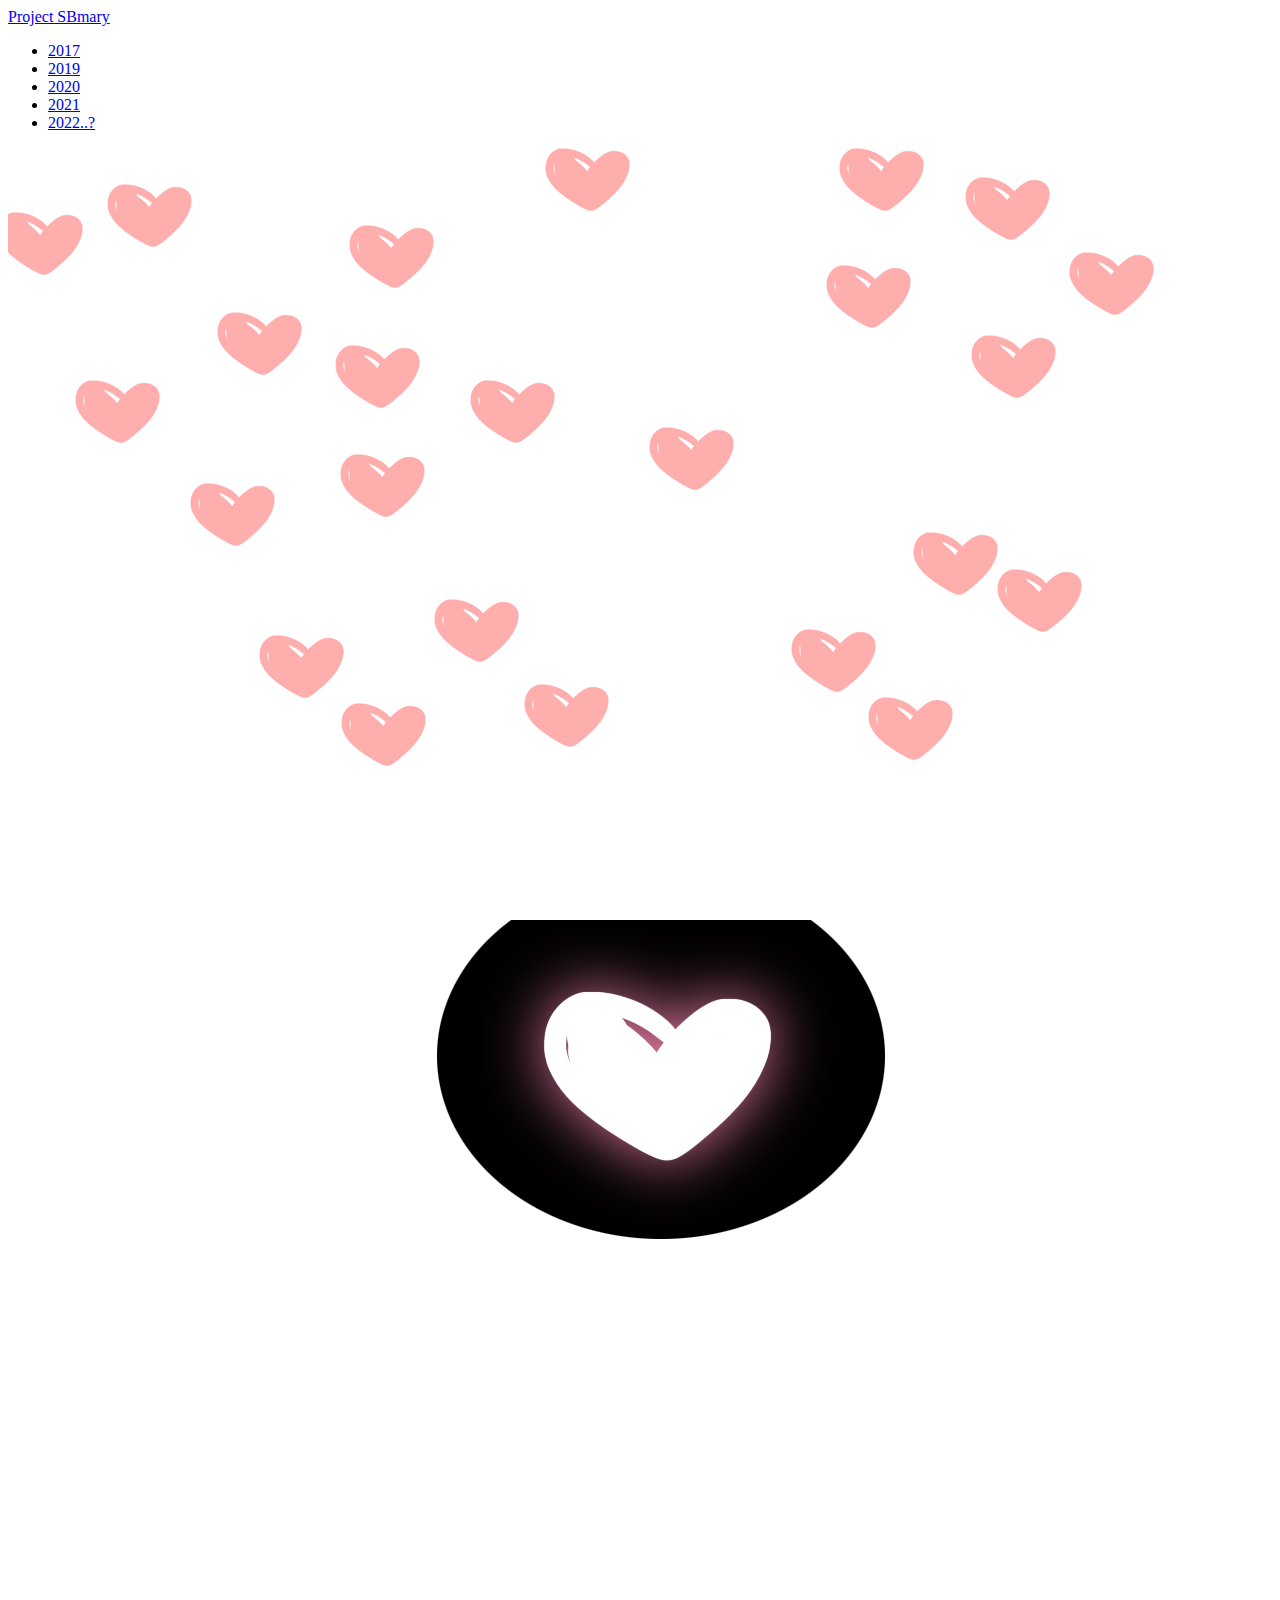
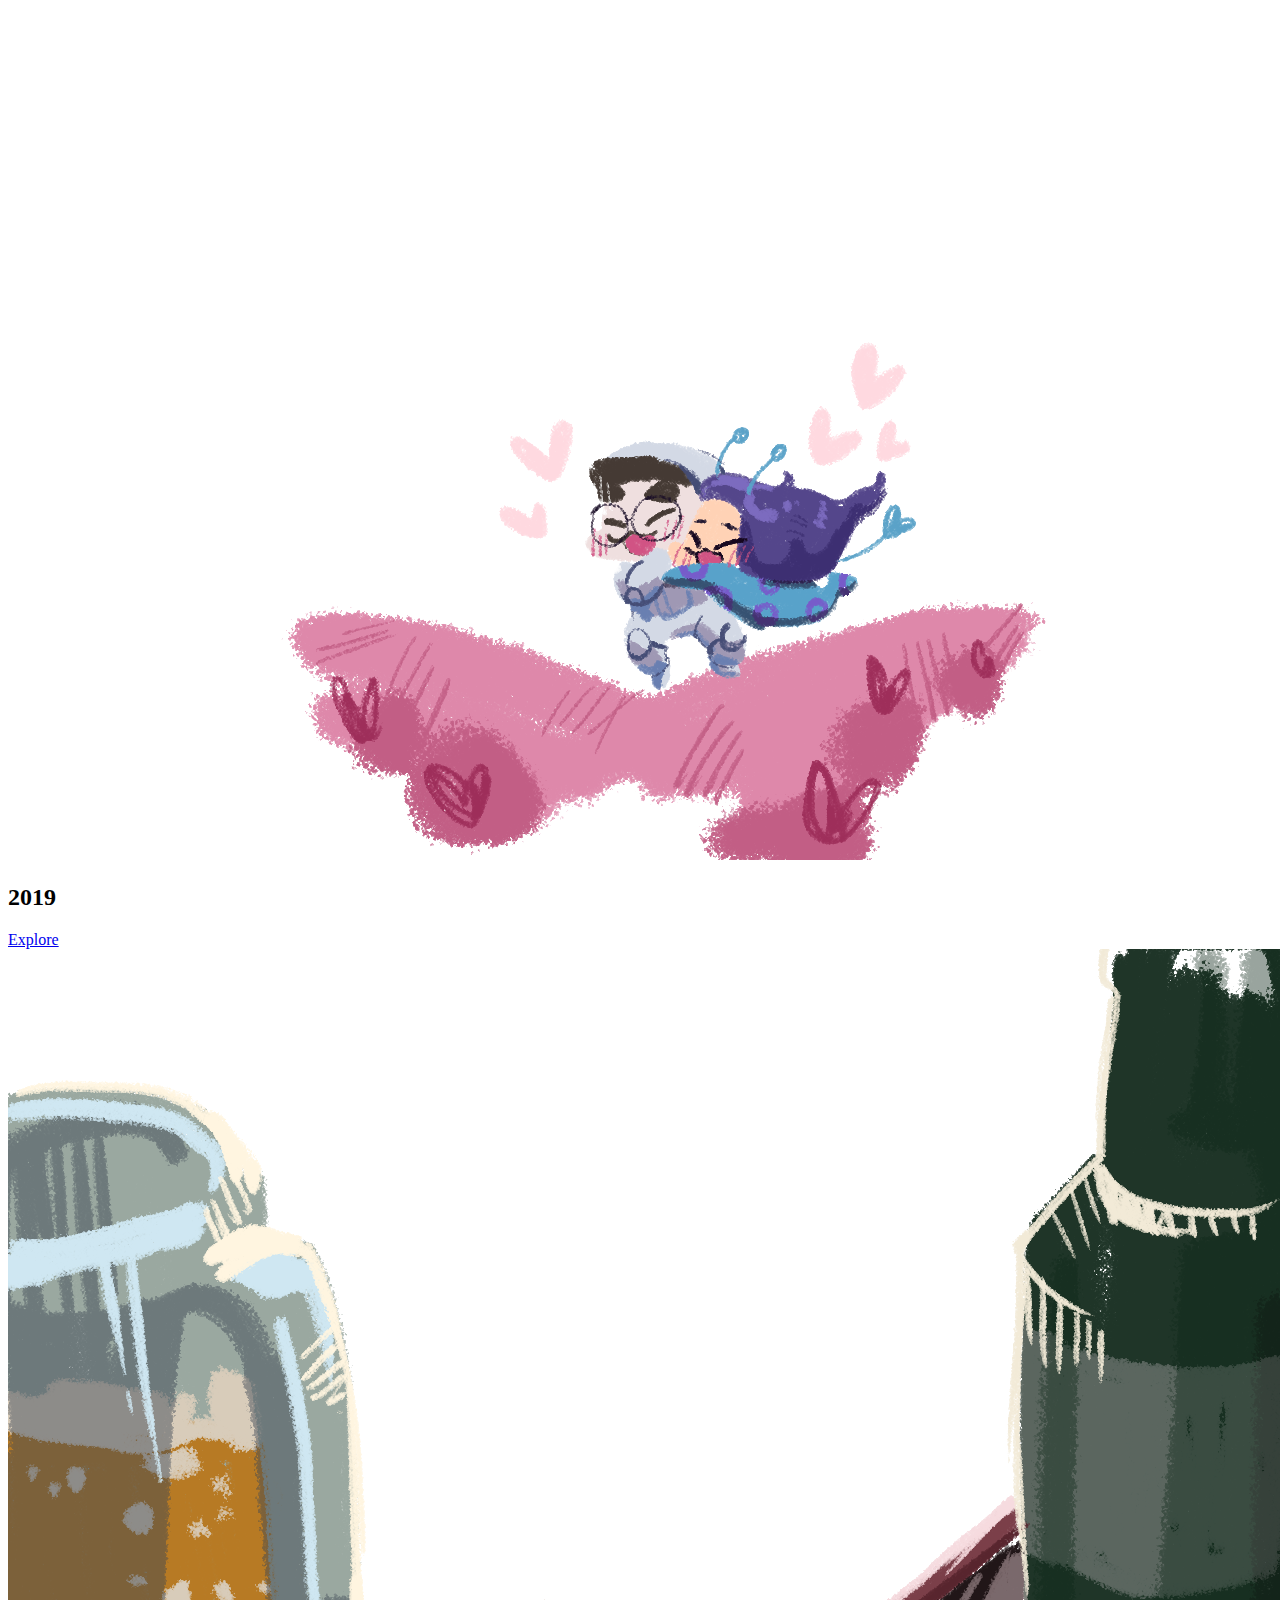
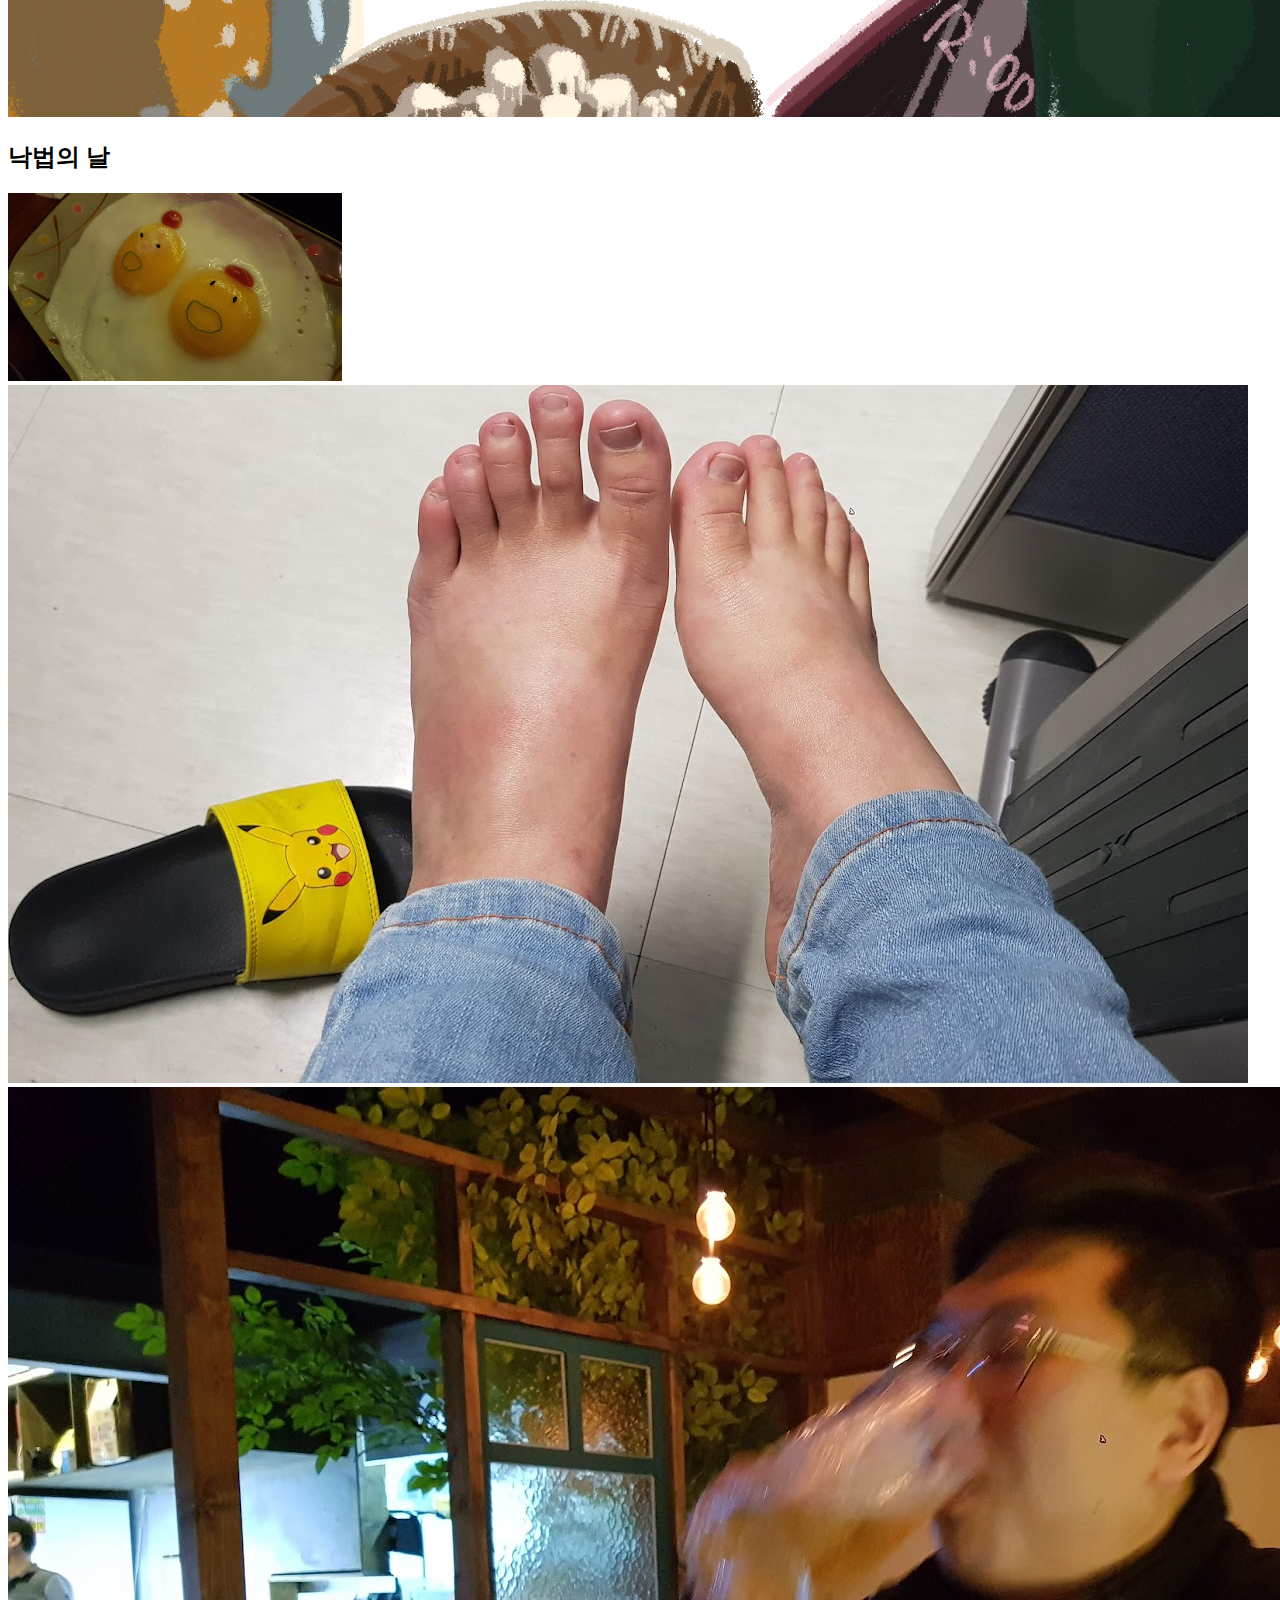
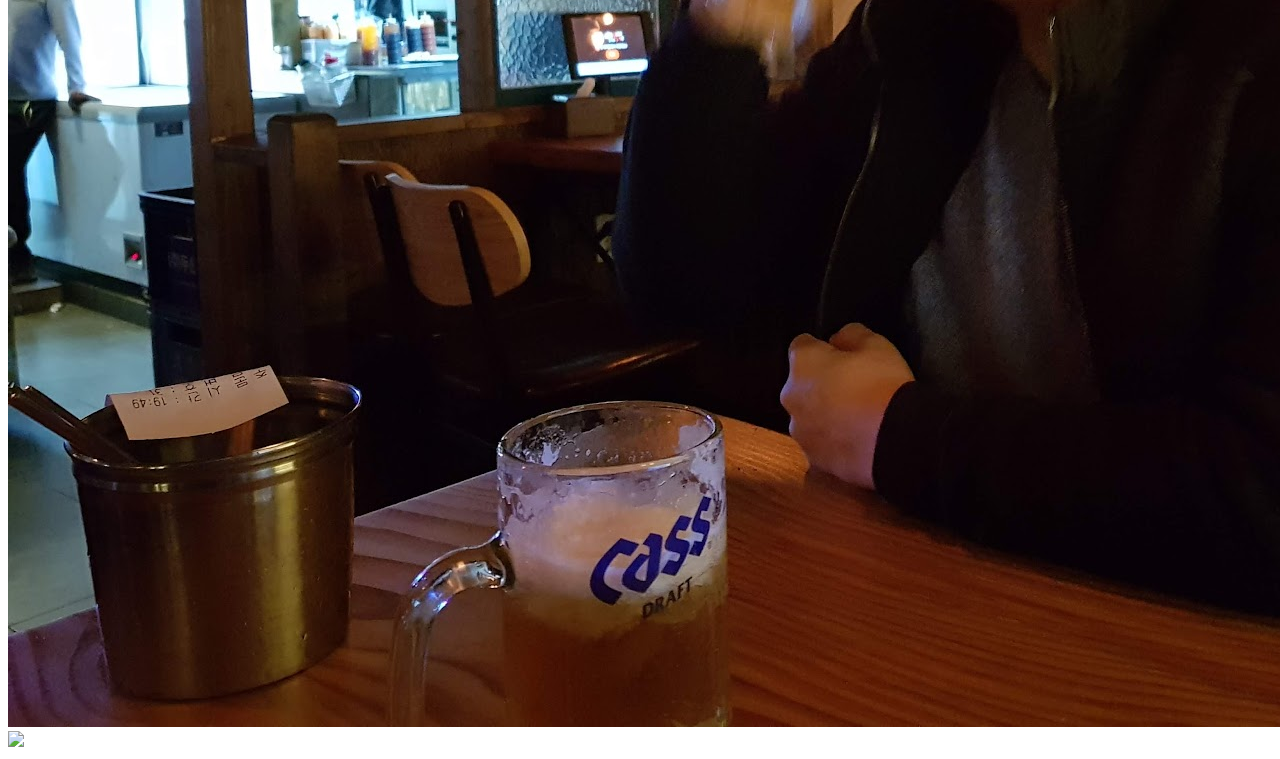
==== index2019.html @ 5cb3ea84 "연동 확인" ====
<!DOCTYPE html>
<html lang="ko" dir="ltr">
  <head>
    <meta charset="utf-8">
    <meta name="robots" content="noindex, nofollow" />


    <meta name="Date" content="2022-03-10" />
    <meta http-equiv="Subject" content="나를 다시 돌아봐 줄 수 있나요?" />
    <meta http-equiv="Author" content="Judrick" />
    <meta http-equiv="Title" content="Project Soobong Mary" />
    <meta http-equiv="Generator" content="Atom" />
    <meta http-equiv="Email" content ="judrick@kakao.com" />
    <title>Project Soobong Mary</title>
    <link rel="stylesheet" type="text/css" href="css/style2019.css"
  </head>
  <body>
    <header>
      <a href="#" class="logo">Project SBmary</a>
      <ul>
        <li><a href="index2017.html" >2017</a></li>
        <li><a href="index2019.html" class="active">2019</a></li>
        <li><a href="index2020.html" data-transition="fade">2020</a></li>
        <li><a href="index2021.html" data-transition="flow">2021</a></li>
        <li><a href="index2022.html" data-transition="slidefade">2022..?</a></li>
      </ul>
      </header>
      <section>
        <img src="img/heart3.png" id="heart3">
        <img src="img/moon3.png" id="moon3">
        <img src="img/mid3.png" id="mid3">
        <h2 id="text">2019</h2>
        <a href="#sec" id="btn">Explore</a>
        <img src="img/front3.png" id="front3">
      </section>
      <div class="sec" id="sec">
        <h2>낙법의 날</h2>
        <div class="img_box">
          <img src="img/2019_1.jpg">
          <img src="img/2019_3.jpg">
          <img src="img/2019_4.jpg">
          <img src="img/2019_5.jpg">
        </div>
      </div>

      <script>
        let heart3 = document.getElementById('heart3');
        let moon3 = document.getElementById('moon3');
        let mid3 = document.getElementById('mid3');
        let text = document.getElementById('text');
        let btn = document.getElementById('btn');
        let front3 = document.getElementById('front3');
        let header = document.getElementById('header');

        window.addEventListener('scroll', function(){
          let value = window.scrollY;
          heart3.style.left = value * 0.25 + 'px';
          moon3.style.top = value * 1.05 + 'px';
          mid3.style.top = value * 0.5 + 'px';
          front3.style.top = value * 0 + 'px';
          text.style.marginRight = value * 4 + 'px';
          text.style.marginTop = value * 1.5 + 'px';
          btn.style.marginTop = value * 1.5 + 'px';
          header.style.top = value * 0.5 + 'px';
        })
      </script>
  </body>
</html>
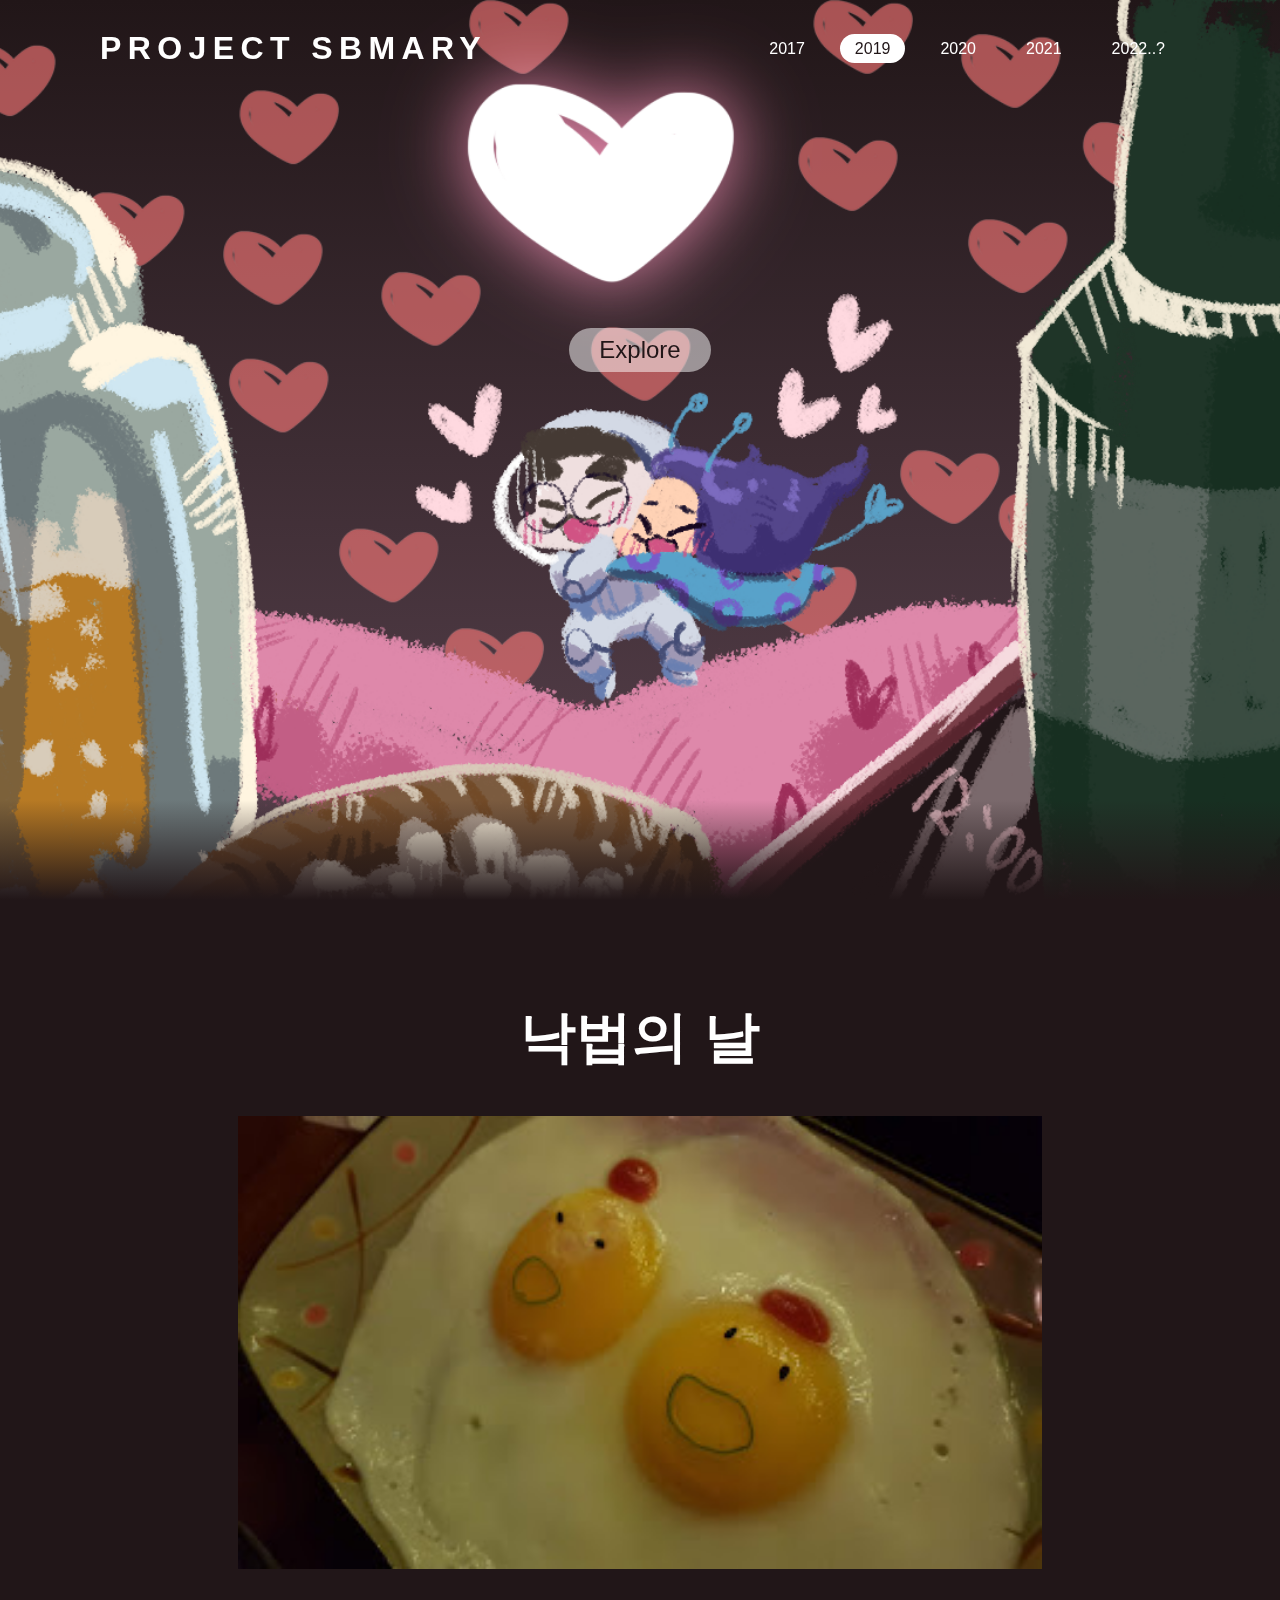
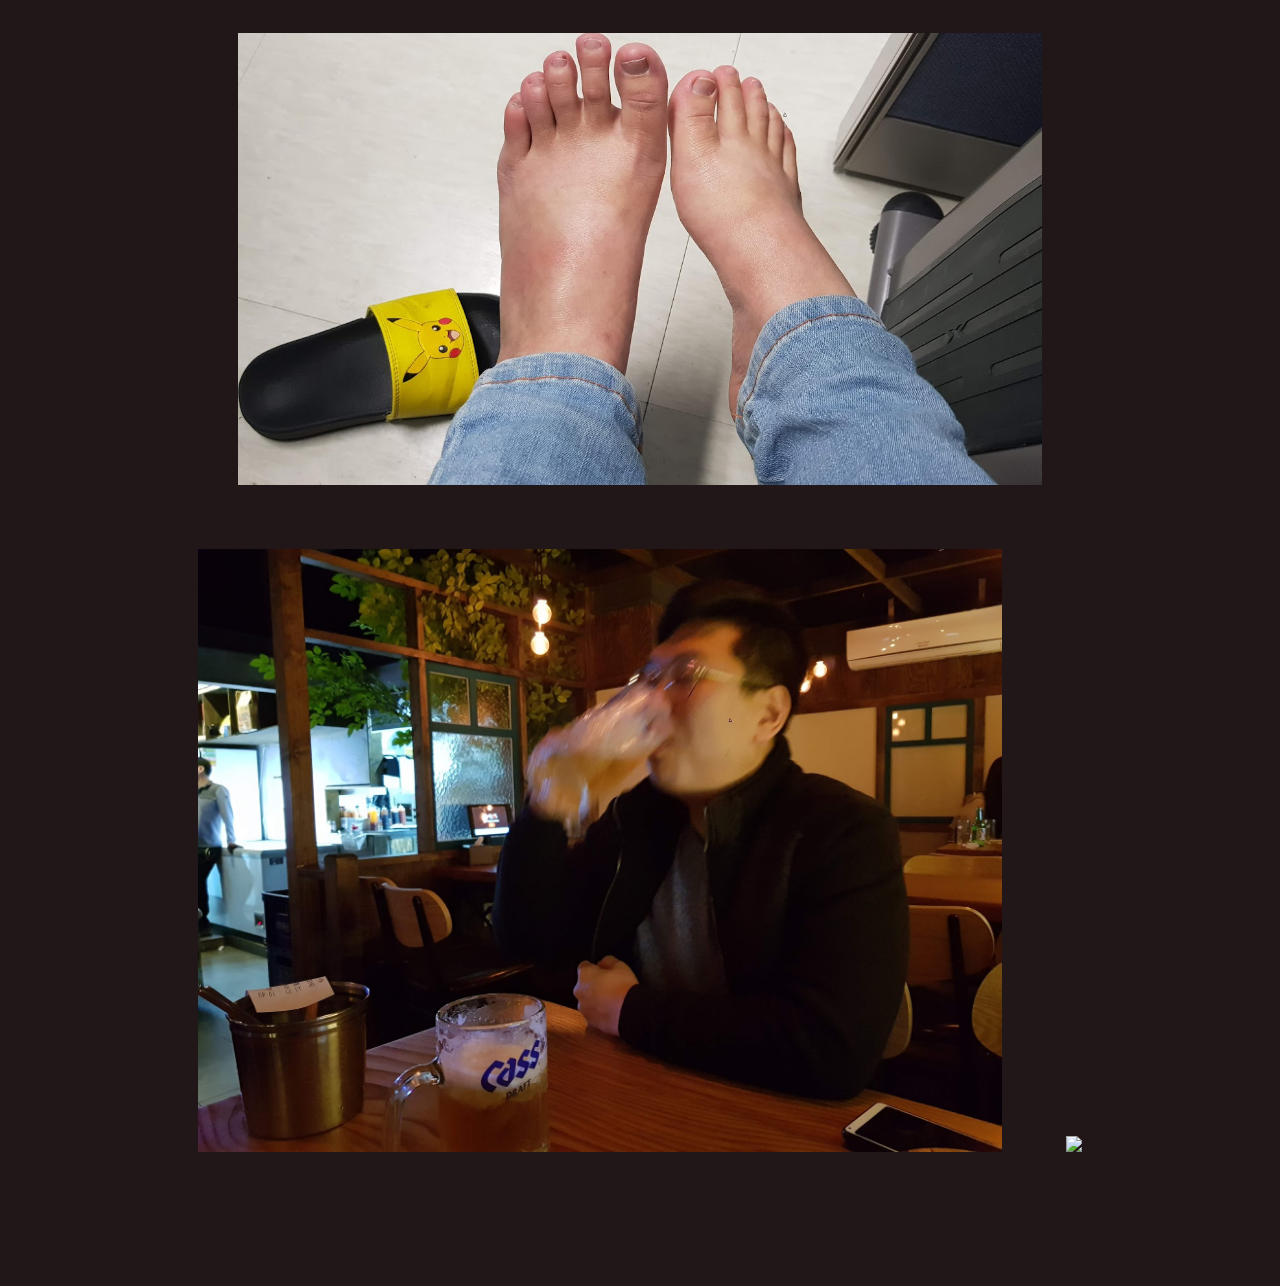
==== commit 172eb4d6: "Update index2019.html" ====
--- a/index2019.html
+++ b/index2019.html
@@ -18,7 +18,7 @@
     <header>
       <a href="#" class="logo">Project SBmary</a>
       <ul>
-        <li><a href="index2017.html" >2017</a></li>
+        <li><a href="index.html" >2017</a></li>
         <li><a href="index2019.html" class="active">2019</a></li>
         <li><a href="index2020.html" data-transition="fade">2020</a></li>
         <li><a href="index2021.html" data-transition="flow">2021</a></li>
--- a/css/style2019.css
+++ b/css/style2019.css
@@ -0,0 +1,155 @@
+@import url('https://fonts.googleapis.com/css?family=Poppins:300,400,500,600,700,800,900&display=swap');
+*
+{
+  margin: 0;
+  padding: 0;
+  box-sizing: border-box;
+  font-family: 'Popins', sans-serif;
+  scroll-behavior: smooth;
+}
+body
+{
+  min-height: 100vh;
+  overflow-x: hidden;
+  background: linear-gradient(#211618, #d7a6c8);
+}
+header
+{
+  position: absolute;
+  top: 0;
+  left: 0;
+  width: 100%;
+  padding: 30px 100px;
+  display: flex;
+  justify-content: space-between;
+  align-items: center;
+  z-index: 10000;
+}
+header .logo
+{
+ color: #fff;
+ font-weight: 700;
+ text-decoration: none;
+ font-size: 2em;
+ text-transform: uppercase;
+ letter-spacing: 0.2em;
+}
+header ul
+{
+  display: flex;
+  justify-content: center;
+  -ms-align-items: center;
+  align-items: center;
+}
+header ul li
+{
+  list-style: none;
+  margin-left: 20px;
+}
+header ul li a
+{
+  text-decoration: none;
+  padding: 6px 15px;
+  color: #fff;
+  border-radius: 20px;
+}
+header ul li a:hover,
+header ul li a.active
+{
+  background: #fff;
+  color: #211618;
+}
+section
+{
+  position: relative;
+  width: 100%;
+  height: 100vh;
+  padding: 100px;
+  display: flex;
+  justify-content: center;
+  align-items: center;
+  overflow: hidden;
+}
+section::before
+{
+  content: '';
+  position: absolute;
+  bottom: 0;
+  width: 100%;
+  height: 100px;
+  background: linear-gradient(to top,#211618,transparent);
+  z-index: 1000;
+}
+section img
+{
+  position: absolute;
+  top: 0;
+  left: 0;
+  width: 100%;
+  height: 100%;
+  object-fit: cover;
+  pointer-events: none;
+}
+section img#moon3
+{
+  mix-blend-mode: screen;
+}
+section img#mid3
+{
+  z-index: 10;
+}
+section img#front3
+{
+  z-index: 11;
+}
+#text
+{
+  position: absolute;
+  right: -350px;
+  color: #fff;
+  white-space: nowrap;
+  font-size: 7.5vw;
+  z-index: 9;
+}
+#btn
+{
+  text-decoration: none;
+  display: inline-block;
+  padding: 8px 30px;
+  border-radius: 40px;
+  background: rgba(255,255,255,0.5);
+  color: #211618;
+  font-size: 1.5em;
+  z-index: 12;
+  transform: translateY(-100px);
+}
+.sec
+{
+  position: relative;
+  padding: 100px;
+  background: #211618;
+}
+.sec h2
+{
+  font-size: 3.5em;
+  margin-bottom: 10px;
+  color: #fff;
+  text-align: center;
+}
+.sec p
+{
+  font-size: 1em;
+  color: #fff;
+}
+.sec img
+{
+  width: 80%;
+}
+.sec .img_box
+{
+  text-align: center;
+}
+.sec .img_box img
+{
+  padding: 30px;
+}
